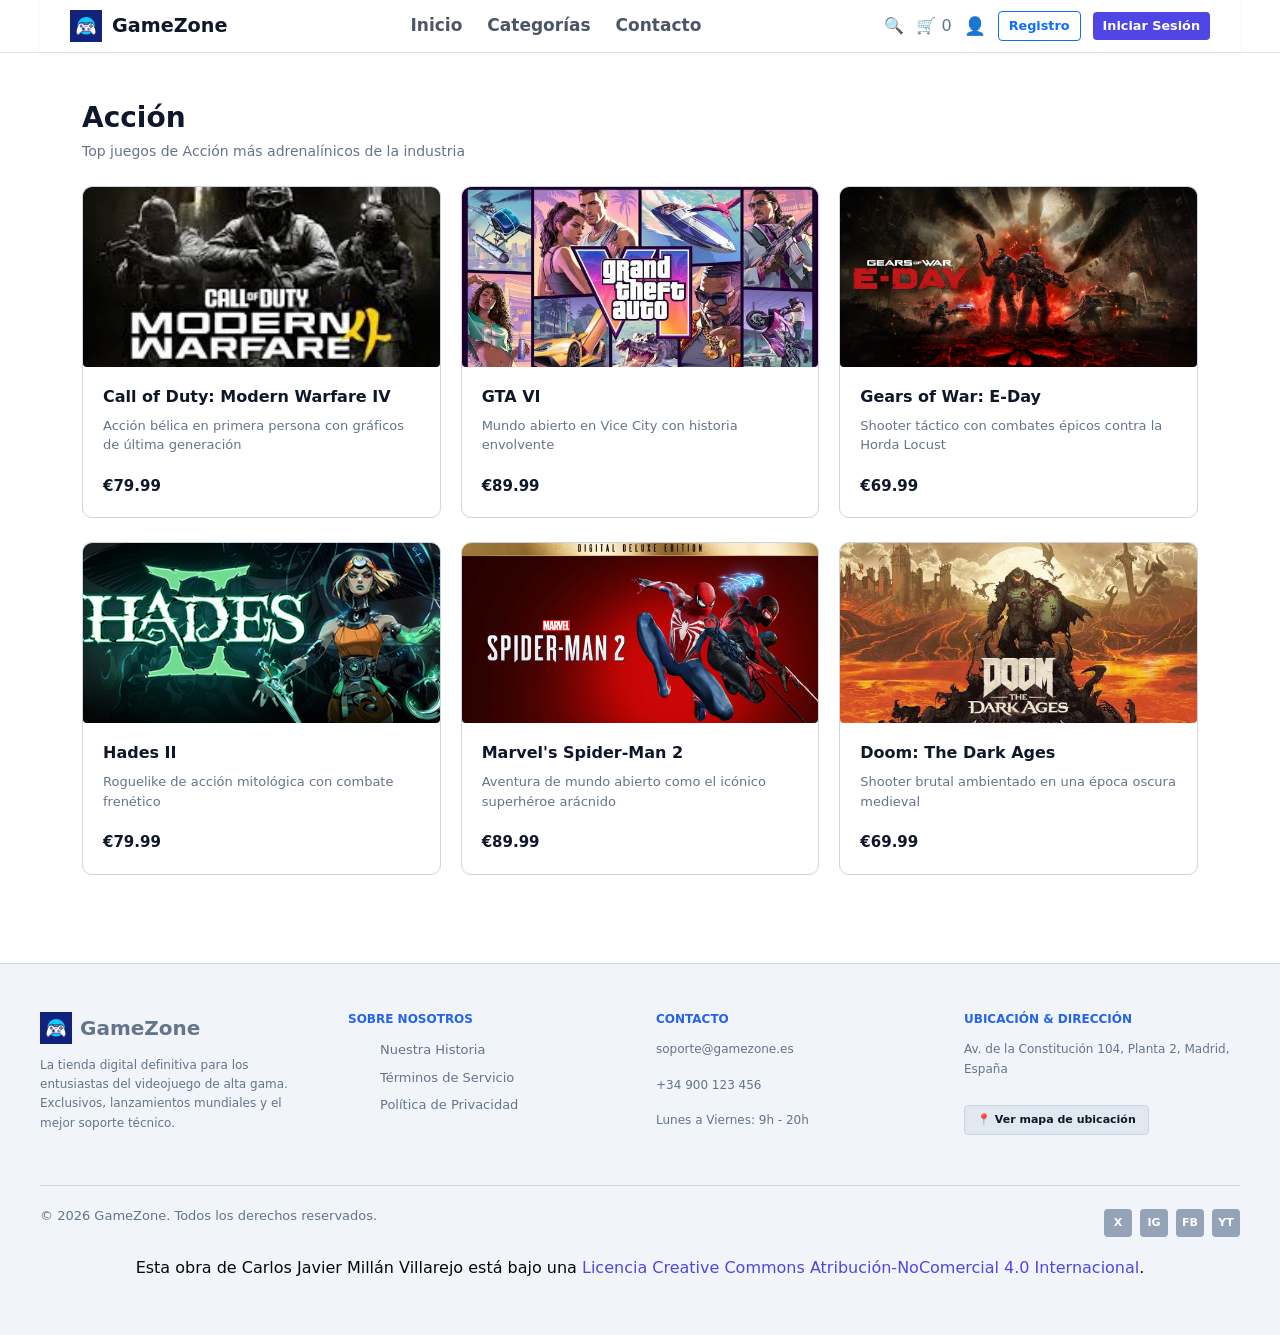
==== accion.html @ 26886b24 "Add files via upload" ====
<!DOCTYPE html>
<html lang="es">
<head>
    <meta charset="UTF-8">
    <meta name="viewport" content="width=device-width, initial-scale=1.0">
    <title>GameZone - Acción</title>
    <link rel="stylesheet" href="styles.css">
    <link href="https://cdn.jsdelivr.net/npm/bootstrap@5.3.0/dist/css/bootstrap.min.css" rel="stylesheet">
    <link rel="icon" type="image/x-icon" href="favicon_io/android-chrome-512x512.png">
</head>
<body>

    <header>
        <nav class="navbar" style="display: flex; justify-content: space-between; align-items: center; padding: 10px 30px; background: #fff; box-shadow: 0 2px 4px rgba(0,0,0,0.05);">
            
            <!-- LOGO A LA IZQUIERDA -->
            <a href="index.html" class="logo" style="text-decoration: none; color: inherit; display: flex; align-items: center; gap: 10px;">
                <img src="favicon_io/android-chrome-512x512.png" alt="Logo GameZone" style="width: 32px; height: 32px; object-fit: contain;">
                <span class="logo-text" style="color: #0f172a; font-weight: bold; font-size: 1.2rem;">GameZone</span>
            </a>

            <!-- ENLACES DE NAVEGACIÓN EN EL CENTRO -->
            <ul class="nav-links" style="list-style: none; display: flex; gap: 25px; margin: 0; padding: 0;">
                <li><a href="index.html" style="text-decoration: none; color: #4a5568; font-weight: 600;">Inicio</a></li>
                <li><a href="categorias.html" style="text-decoration: none; color: #4a5568;">Categorías</a></li>
                <li><a href="contacto.html" style="text-decoration: none; color: #4a5568;">Contacto</a></li>
            </ul>

            <!-- ICONOS Y BOTONES A LA DERECHA -->
            <div class="nav-icons" style="display: flex; align-items: center; gap: 12px;">
                <span style="cursor: pointer;">🔍</span>
                <span style="cursor: pointer;">🛒 0</span>
                <a href="perfil.html" style="text-decoration:none; color:inherit; font-size: 1.1rem;"><span>👤</span></a>
                <a href="registro.html" class="btn btn-outline-primary btn-sm fw-bold" style="padding: 4px 10px; font-size: 0.8rem;">Registro</a>
                <a href="login.html" class="btn btn-sm fw-bold" style="background-color: #4f46e5; color: white; border: none; padding: 4px 10px; font-size: 0.8rem;">Iniciar Sesión</a>
            </div>

        </nav>
    </header>

    <main class="container my-5">
        <h1 class="section-title" style="font-size: 28px; color: var(--text-dark);">Acción</h1>
        <p class="section-subtitle mb-4">Top juegos de Acción más adrenalínicos de la industria</p>

        <!-- PRIMERA FILA DE TARJETAS -->
        <div class="grid-tarjetas" style="margin-bottom: 24px;">
            
            <a href="fifa27.html">
                <article class="tarjeta">
                    <img src="./img/images (5).jpg" alt="Call of Duty">
                    <div class="tarjeta-body">
                        <h3>Call of Duty: Modern Warfare IV</h3>
                        <p>Acción bélica en primera persona con gráficos de última generación</p>
                        <span class="tarjeta-precio">€79.99</span>
                    </div>
                </article>
            </a>

            <a href="fifa27.html">
                <article class="tarjeta">
                    <img src="./img/images (6).jpg" alt="GTA VI">
                    <div class="tarjeta-body">
                        <h3>GTA VI</h3>
                        <p>Mundo abierto en Vice City con historia envolvente</p>
                        <span class="tarjeta-precio">€89.99</span>
                    </div>
                </article>
            </a>

            <a href="fifa27.html">
                <article class="tarjeta">
                    <img src="./img/00_GoW_EDAY_CoverArt-6a21e88aa9817-scaled.png" alt="Gears of War">
                    <div class="tarjeta-body">
                        <h3>Gears of War: E-Day</h3>
                        <p>Shooter táctico con combates épicos contra la Horda Locust</p>
                        <span class="tarjeta-precio">€69.99</span>
                    </div>
                </article>
            </a>

        </div>

        <!-- SEGUNDA FILA DE TARJETAS -->
        <div class="grid-tarjetas" style="margin-bottom: 40px;">
            
            <a href="fifa27.html">
                <article class="tarjeta">
                    <img src="./img/header.jpg" alt="Hades II">
                    <div class="tarjeta-body">
                        <h3>Hades II</h3>
                        <p>Roguelike de acción mitológica con combate frenético</p>
                        <span class="tarjeta-precio">€79.99</span>
                    </div>
                </article>
            </a>

            <a href="fifa27.html">
                <article class="tarjeta">
                    <img src="./img/capsule_616x353.jpg" alt="Spider-Man 2">
                    <div class="tarjeta-body">
                        <h3>Marvel's Spider-Man 2</h3>
                        <p>Aventura de mundo abierto como el icónico superhéroe arácnido</p>
                        <span class="tarjeta-precio">€89.99</span>
                    </div>
                </article>
            </a>

            <a href="fifa27.html">
                <article class="tarjeta">
                    <img src="./img/images (7).jpg" alt="Doom">
                    <div class="tarjeta-body"> 
                        <h3>Doom: The Dark Ages</h3>
                        <p>Shooter brutal ambientado en una época oscura medieval</p>
                        <span class="tarjeta-precio">€69.99</span>
                    </div>
                </article>
            </a>

        </div>
    </main>

    <footer>
        <div class="footer-contenido">
            <div class="footer-col">
                <a href="index.html" class="logo" style="margin-bottom: 12px; display: flex; align-items: center; gap: 8px; text-decoration: none; color: inherit;">
                    <img src="favicon_io/android-chrome-512x512.png" alt="Logo GameZone" style="width: 32px; height: 32px; object-fit: contain;">
                    <span class="logo-text">GameZone</span>
                </a>
                <p>La tienda digital definitiva para los entusiastas del videojuego de alta gama. Exclusivos, lanzamientos mundiales y el mejor soporte técnico.</p>
            </div>
            <div class="footer-col">
                <h4>Sobre Nosotros</h4>
                <ul>
                    <li><a href="#">Nuestra Historia</a></li>
                    <li><a href="#">Términos de Servicio</a></li>
                    <li><a href="#">Política de Privacidad</a></li>
                </ul>
            </div>
            <div class="footer-col">
                <h4>Contacto</h4>
                <p>soporte@gamezone.es</p>
                <p>+34 900 123 456</p>
                <p>Lunes a Viernes: 9h - 20h</p>
            </div>
            <div class="footer-col">
                <h4>Ubicación & Dirección</h4>
                <p>Av. de la Constitución 104, Planta 2, Madrid, España</p>
                <a href="#" class="btn-mapa">📍 Ver mapa de ubicación</a>
            </div>
        </div>
        <div class="footer-copy">
            <p>© 2026 GameZone. Todos los derechos reservados.</p>
            <div class="social-links">
                <a href="#" class="social-btn">X</a>
                <a href="#" class="social-btn">IG</a>
                <a href="#" class="social-btn">FB</a>
                <a href="#" class="social-btn">YT</a>
            </div>
        </div>
        <div style="text-align: center; padding: 15px; font-size: 1rem; color: #070707;">
            <p>Esta obra de Carlos Javier Millán Villarejo está bajo una <a rel="license" href="http://creativecommons.org/licenses/by-nc/4.0/" target="_blank" style="color: #4f46e5; text-decoration: none;">Licencia Creative Commons Atribución-NoComercial 4.0 Internacional</a>.</p>
        </div>
    </footer>

</body>
</html>
---- styles.css ----
@import url('https://fonts.googleapis.com/css2?family=Montserrat:wght@400;500;600;700;800&display=swap');

:root {
    --primary-blue: #2563eb;
    --primary-blue-hover: #1d4ed8;
    --text-dark: #0f172a;
    --text-muted: #64748b;
    --bg-light: #f8fafc;
    --card-border: #cbd5e1;
    --btn-black: #1e1e1e;
    --btn-black-hover: #333333;
    --footer-bg: #f1f5f9;
}

* {
    margin: 0;
    padding: 0;
    box-sizing: border-box;
}

body {
    font-family: 'Montserrat', sans-serif;
    background-color: #ffffff;
    color: var(--text-dark);
    display: flex;
    flex-direction: column;
    min-height: 100vh;
    line-height: 1.5;
}

main {
    flex: 1;
}


header {
    background-color: #ffffff;
    border-bottom: 1px solid #e2e8f0;
    position: sticky;
    top: 0;
    z-index: 100;
}

.navbar {
    max-width: 1200px;
    margin: 0 auto;
    padding: 16px 30px;
    display: flex;
    justify-content: space-between;
    align-items: center;
}

.logo {
    font-weight: 800;
    font-size: 20px;
    color: var(--text-dark);
    text-decoration: none;
    display: flex;
    align-items: center;
    gap: 10px;
}

.logo-icon {
    background-color: var(--primary-blue);
    color: #ffffff;
    padding: 4px 8px;
    border-radius: 6px;
    font-size: 14px;
}

.nav-links {
    display: flex;
    list-style: none;
    gap: 32px;
}

.nav-links a {
    text-decoration: none;
    color: #334155;
    font-weight: 600;
    font-size: 17px;
    transition: color 0.2s ease;
}

.nav-links a.active, 
.nav-links a:hover {
    color: var(--primary-blue);
}

.nav-icons {
    display: flex;
    align-items: center;
    gap: 18px;
    color: var(--text-muted);
    font-size: 16px;
}

.nav-icons span {
    cursor: pointer;
    transition: color 0.2s;
}

.nav-icons span:hover {
    color: var(--primary-blue);
}


.hero {
    background:  
                url('./img/cyberpunk-2077-phantom-liberty-pc-gog-com-cover.jpg') center/cover no-repeat;
    color: #ffffff;
    padding: 90px 30px;
    background-position: center 25%; 
    background-size: cover;
    background-repeat: no-repeat;
}

.hero-content {
    max-width: 1200px;
    margin: 0 auto;
}

.hero h1 {
    font-size: 40px;
    font-weight: 800;
    margin-bottom: 16px;
    line-height: 1.1;
    max-width: 600px;
    font-weight: bold;
    color: rgb(253, 253, 253);
}

.hero p {
    max-width: 520px;
    color: #000000;
    font-size: 14px;
    margin-bottom: 28px;
    line-height: 1.6;
    font-weight: bold;
    color: rgb(2, 2, 2);
    
}

.btn-black {
    display: inline-block;
    background-color: var(--btn-black);
    color: #ffffff;
    padding: 12px 28px;
    text-decoration: none;
    border-radius: 6px;
    font-weight: 700;
    font-size: 14px;
    border: none;
    cursor: pointer;
    transition: background-color 0.2s ease, transform 0.1s ease;
}

.btn-black:hover {
    background-color: var(--btn-black-hover);
    transform: translateY(-2px);
}


.container {
    max-width: 1200px;
    margin: 40px auto;
    padding: 0 30px;
    object-position: center 10%;
}

.section-title {
    font-size: 24px;
    font-weight: 800;
    color: var(--primary-blue);
    margin-bottom: 6px;
}

.section-subtitle {
    color: var(--text-muted);
    font-size: 14px;
    margin-bottom: 28px;
}

.grid-tarjetas {
    display: flex;
    gap: 24px;
    justify-content: space-between;
    object-position: center 10%;
}

.tarjeta {
    background: #ffffff;
    border: 1px solid var(--card-border);
    border-radius: 10px;
    width: 32%;
    overflow: hidden;
    display: flex;
    flex-direction: column;
    transition: transform 0.2s ease, box-shadow 0.2s ease;
    object-position: center 10%;
}

.tarjeta:hover {
    transform: translateY(-4px);
    box-shadow: 0 10px 20px rgba(0, 0, 0, 0.06);
}

.tarjeta img {
    width: 100%;
    height: 180px; 
    object-fit: cover;
    object-position: center 14%; 
    border-radius: 4px;
}

.tarjeta-body {
    padding: 20px;
    display: flex;
    flex-direction: column;
    flex-grow: 1;
}

.tarjeta-body h3 {
    font-size: 16px;
    font-weight: 700;
    margin-bottom: 10px;
    color: var(--text-dark);
}

.tarjeta-body p {
    color: var(--text-muted);
    font-size: 13px;
    margin-bottom: 20px;
    line-height: 1.5;
    flex-grow: 1;
}

.tarjeta-precio {
    font-weight: 800;
    font-size: 15px;
    color: var(--text-dark);
}


.grid-noticias {
    display: flex;
    gap: 24px;
    margin-top: 20px;
    margin-bottom: 40px;
}

.noticia-card {
    background: #ffffff;
    border: 1px solid var(--card-border);
    border-radius: 10px;
    padding: 24px;
    width: 50%;
    transition: border-color 0.2s ease;
}

.noticia-card:hover {
    border-color: var(--primary-blue);
}

.noticia-fecha {
    font-size: 11px;
    font-weight: 800;
    color: var(--text-muted);
    margin-bottom: 10px;
    letter-spacing: 0.5px;
}

.noticia-card h4 {
    font-size: 15px;
    font-weight: 700;
    color: var(--text-dark);
    line-height: 1.4;
}


.grid-categorias {
    display: flex;
    flex-wrap: wrap;
    gap: 24px;
}

.categoria-item {
    position: relative;
    width: calc(50% - 12px);
    height: 220px;
    border-radius: 10px;
    overflow: hidden;
    border: 1px solid var(--card-border);
}

.categoria-item img {
    width: 100%;
    height: 100%;
    object-fit: cover;
    transition: transform 0.3s ease;
    object-position: center 30%; 
}

.categoria-item:hover img {
    transform: scale(1.05);
}

.categoria-overlay {
    position: absolute;
    inset: 0;
    background: linear-gradient(to top, rgba(0, 0, 0, 0.75) 0%, rgba(0, 0, 0, 0.1) 60%);
    display: flex;
    align-items: flex-end;
    padding: 24px;
}

.categoria-overlay h3 {
    color: #ffffff;
    font-size: 22px;
    font-weight: 800;
}


.contact-wrapper {
    background-color: var(--bg-light);
    padding: 40px 0;
    flex: 1;
}

.caja-formulario {
    background: #ffffff;
    border: 1px solid var(--card-border);
    border-radius: 10px;
    padding: 36px;
    max-width: 800px;
    margin: 0 auto;
    box-shadow: 0 4px 12px rgba(0, 0, 0, 0.03);
}

.caja-formulario h3 {
    font-size: 18px;
    font-weight: 800;
    margin-bottom: 24px;
}

.form-group {
    margin-bottom: 20px;
}

.form-group label {
    display: block;
    font-size: 12px;
    font-weight: 700;
    margin-bottom: 8px;
    color: var(--text-dark);
}

.form-group input, 
.form-group textarea {
    width: 100%;
    padding: 12px 14px;
    border: 1px solid var(--card-border);
    border-radius: 6px;
    font-family: inherit;
    font-size: 14px;
    outline: none;
    transition: border-color 0.2s;
}

.form-group input:focus, 
.form-group textarea:focus {
    border-color: var(--primary-blue);
}


.caja-perfil {
    background: #ffffff;
    border: 1px solid var(--card-border);
    border-radius: 10px;
    padding: 36px;
    max-width: 900px;
}

.profile-field-label {
    font-size: 11px;
    font-weight: 800;
    color: var(--text-muted);
    text-transform: uppercase;
    margin-bottom: 4px;
}

.profile-field-value {
    font-size: 14px;
    font-weight: 700;
    color: var(--text-dark);
}

.grid-perfil {
    display: flex;
    flex-wrap: wrap;
    gap: 32px;
    margin-top: 24px;
    margin-bottom: 32px;
}

.perfil-col {
    width: 45%;
}


footer {
    background-color: var(--footer-bg);
    border-top: 1px solid var(--card-border);
    padding: 48px 30px 24px 30px;
    font-size: 13px;
    color: var(--text-muted);
    margin-top: auto;
}

.footer-contenido {
    max-width: 1200px;
    margin: 0 auto;
    display: flex;
    justify-content: space-between;
    gap: 32px;
    margin-bottom: 36px;
}

.footer-col {
    flex: 1;
}

.footer-col p {
    font-size: 12px;
    line-height: 1.6;
    margin-top: 8px;
}

.footer-col h4 {
    color: var(--primary-blue);
    font-size: 12px;
    font-weight: 800;
    text-transform: uppercase;
    margin-bottom: 14px;
}

.footer-col ul {
    list-style: none;
}

.footer-col ul li {
    margin-bottom: 8px;
}

.footer-col ul li a {
    text-decoration: none;
    color: var(--text-muted);
    transition: color 0.2s;
}

.footer-col ul li a:hover {
    color: var(--primary-blue);
}

.btn-mapa {
    display: inline-block;
    background-color: #e2e8f0;
    color: var(--text-dark);
    padding: 6px 12px;
    border-radius: 4px;
    text-decoration: none;
    font-size: 11px;
    font-weight: 700;
    margin-top: 10px;
    border: 1px solid #cbd5e1;
}

.footer-copy {
    max-width: 1200px;
    margin: 0 auto;
    padding-top: 20px;
    border-top: 1px solid var(--card-border);
    display: flex;
    justify-content: space-between;
    align-items: center;
}

.social-links {
    display: flex;
    gap: 8px;
}

.social-btn {
    width: 28px;
    height: 28px;
    background-color: #94a3b8;
    color: #ffffff;
    border-radius: 4px;
    display: flex;
    align-items: center;
    justify-content: center;
    text-decoration: none;
    font-size: 11px;
    font-weight: 700;
    transition: background-color 0.2s;
}

.social-btn:hover {
    background-color: var(--primary-blue);
}

.tarjeta-link {
    text-decoration: none;
    color: inherit;
    display: block;
    height: 100%;
}

.grid-tarjetas {
    display: grid;
    grid-template-columns: repeat(3, 1fr);
    gap: 20px;
}

.grid-tarjetas > a {
    text-decoration: none;
    color: inherit;
    display: block;
    width: 100%;
}

.grid-tarjetas > a .tarjeta {
    width: 100%;
    height: 100%;
}

/* Opcional: un pequeño efecto visual al pasar el ratón por encima de la tarjeta */
.grid-tarjetas > a:hover .tarjeta {
    transform: translateY(-4px);
    box-shadow: 0 10px 20px rgba(0,0,0,0.1);
}
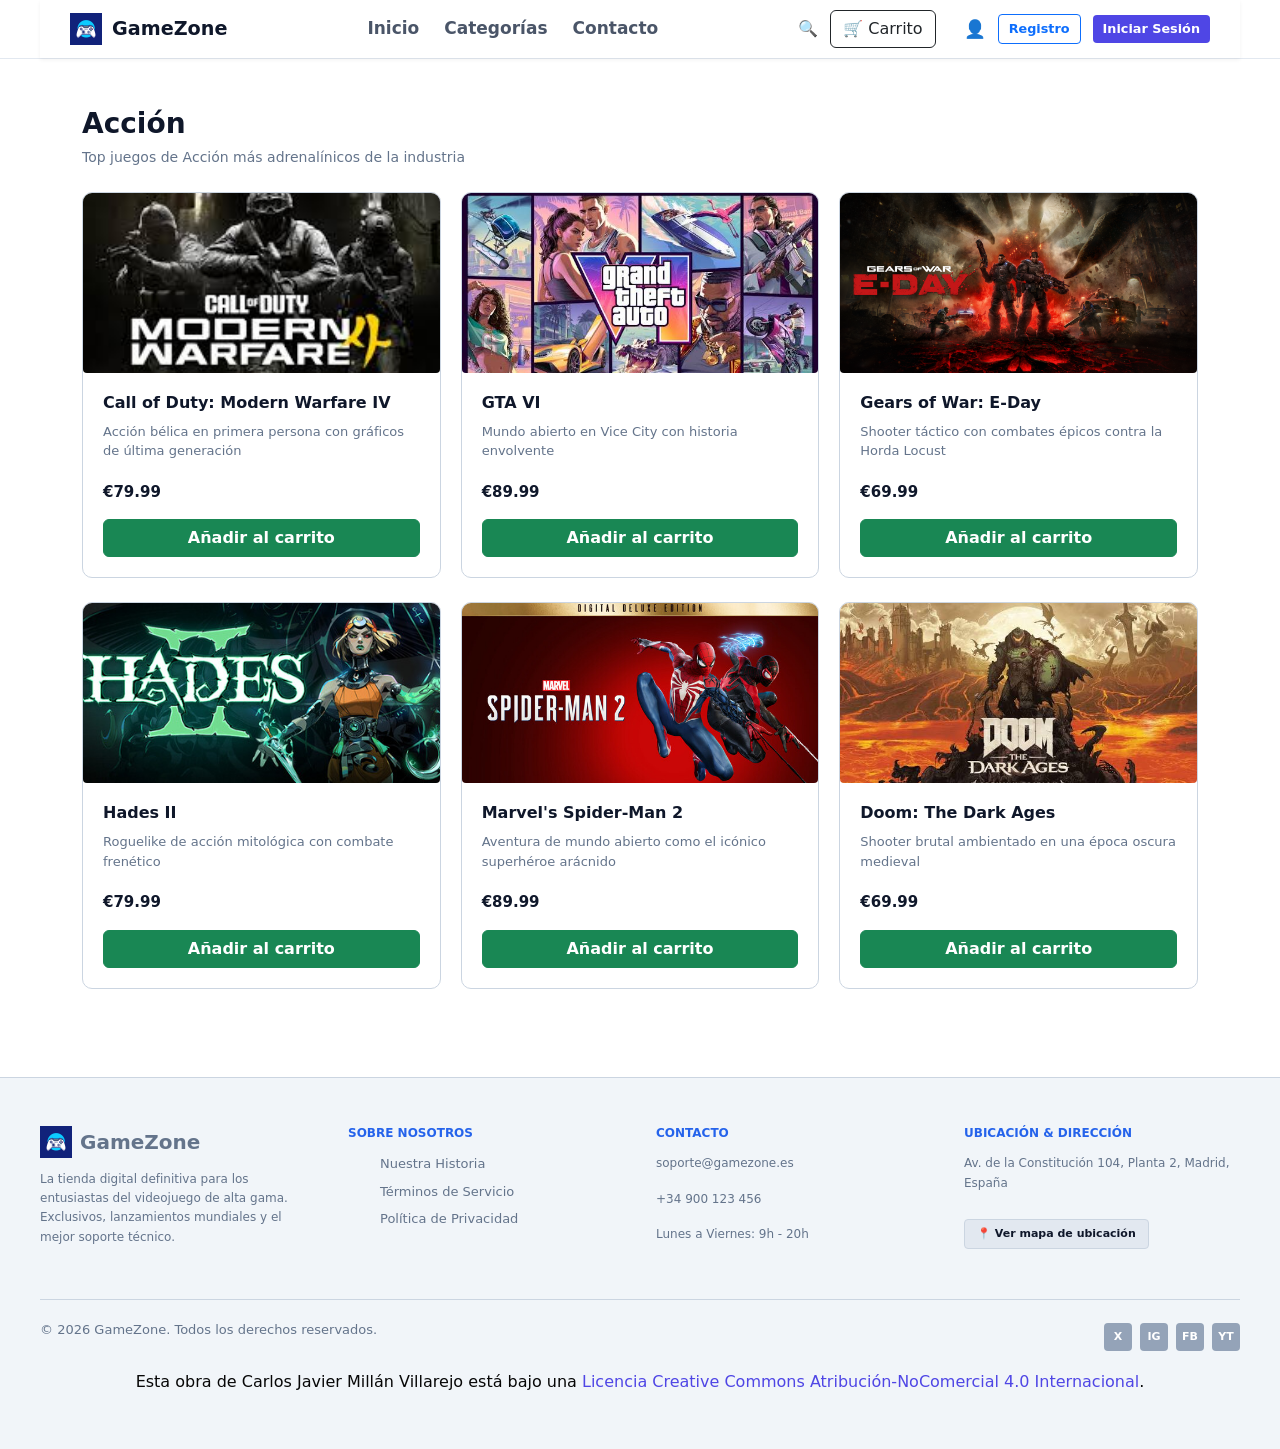
==== commit a42bcba9: "Add files via upload" ====
--- a/accion.html
+++ b/accion.html
@@ -29,7 +29,10 @@
             <!-- ICONOS Y BOTONES A LA DERECHA -->
             <div class="nav-icons" style="display: flex; align-items: center; gap: 12px;">
                 <span style="cursor: pointer;">🔍</span>
-                <span style="cursor: pointer;">🛒 0</span>
+                <button class="btn btn-outline-dark position-relative me-3" id="btn-carrito" data-bs-toggle="modal" data-bs-target="#modalCarrito">
+                    🛒 Carrito
+                    <span class="position-absolute top-0 start-100 translate-middle badge rounded-pill bg-danger" id="contador-carrito" style="display: none; border: 2px solid white; font-size: 0.75rem;">0</span>
+                </button>
                 <a href="perfil.html" style="text-decoration:none; color:inherit; font-size: 1.1rem;"><span>👤</span></a>
                 <a href="registro.html" class="btn btn-outline-primary btn-sm fw-bold" style="padding: 4px 10px; font-size: 0.8rem;">Registro</a>
                 <a href="login.html" class="btn btn-sm fw-bold" style="background-color: #4f46e5; color: white; border: none; padding: 4px 10px; font-size: 0.8rem;">Iniciar Sesión</a>
@@ -45,35 +48,38 @@
         <!-- PRIMERA FILA DE TARJETAS -->
         <div class="grid-tarjetas" style="margin-bottom: 24px;">
             
-            <a href="fifa27.html">
+            <a href="fifa27.html" style="text-decoration: none; color: inherit;">
                 <article class="tarjeta">
                     <img src="./img/images (5).jpg" alt="Call of Duty">
                     <div class="tarjeta-body">
                         <h3>Call of Duty: Modern Warfare IV</h3>
                         <p>Acción bélica en primera persona con gráficos de última generación</p>
-                        <span class="tarjeta-precio">€79.99</span>
-                    </div>
-                </article>
-            </a>
-
-            <a href="fifa27.html">
+                        <span class="tarjeta-precio d-block mb-3">€79.99</span>
+                        <button class="btn btn-success w-100 fw-bold" onclick="event.preventDefault(); agregarAlCarrito('Call of Duty: Modern Warfare IV', 79.99);">Añadir al carrito</button>
+                    </div>
+                </article>
+            </a>
+
+            <a href="fifa27.html" style="text-decoration: none; color: inherit;">
                 <article class="tarjeta">
                     <img src="./img/images (6).jpg" alt="GTA VI">
                     <div class="tarjeta-body">
                         <h3>GTA VI</h3>
                         <p>Mundo abierto en Vice City con historia envolvente</p>
-                        <span class="tarjeta-precio">€89.99</span>
-                    </div>
-                </article>
-            </a>
-
-            <a href="fifa27.html">
+                        <span class="tarjeta-precio d-block mb-3">€89.99</span>
+                        <button class="btn btn-success w-100 fw-bold" onclick="event.preventDefault(); agregarAlCarrito('GTA VI', 89.99);">Añadir al carrito</button>
+                    </div>
+                </article>
+            </a>
+
+            <a href="fifa27.html" style="text-decoration: none; color: inherit;">
                 <article class="tarjeta">
                     <img src="./img/00_GoW_EDAY_CoverArt-6a21e88aa9817-scaled.png" alt="Gears of War">
                     <div class="tarjeta-body">
                         <h3>Gears of War: E-Day</h3>
                         <p>Shooter táctico con combates épicos contra la Horda Locust</p>
-                        <span class="tarjeta-precio">€69.99</span>
+                        <span class="tarjeta-precio d-block mb-3">€69.99</span>
+                        <button class="btn btn-success w-100 fw-bold" onclick="event.preventDefault(); agregarAlCarrito('Gears of War: E-Day', 69.99);">Añadir al carrito</button>
                     </div>
                 </article>
             </a>
@@ -83,35 +89,38 @@
         <!-- SEGUNDA FILA DE TARJETAS -->
         <div class="grid-tarjetas" style="margin-bottom: 40px;">
             
-            <a href="fifa27.html">
+            <a href="fifa27.html" style="text-decoration: none; color: inherit;">
                 <article class="tarjeta">
                     <img src="./img/header.jpg" alt="Hades II">
                     <div class="tarjeta-body">
                         <h3>Hades II</h3>
                         <p>Roguelike de acción mitológica con combate frenético</p>
-                        <span class="tarjeta-precio">€79.99</span>
-                    </div>
-                </article>
-            </a>
-
-            <a href="fifa27.html">
+                        <span class="tarjeta-precio d-block mb-3">€79.99</span>
+                        <button class="btn btn-success w-100 fw-bold" onclick="event.preventDefault(); agregarAlCarrito('Hades II', 79.99);">Añadir al carrito</button>
+                    </div>
+                </article>
+            </a>
+
+            <a href="fifa27.html" style="text-decoration: none; color: inherit;">
                 <article class="tarjeta">
                     <img src="./img/capsule_616x353.jpg" alt="Spider-Man 2">
                     <div class="tarjeta-body">
                         <h3>Marvel's Spider-Man 2</h3>
                         <p>Aventura de mundo abierto como el icónico superhéroe arácnido</p>
-                        <span class="tarjeta-precio">€89.99</span>
-                    </div>
-                </article>
-            </a>
-
-            <a href="fifa27.html">
+                        <span class="tarjeta-precio d-block mb-3">€89.99</span>
+                        <button class="btn btn-success w-100 fw-bold" onclick="event.preventDefault(); agregarAlCarrito('Marvel\'s Spider-Man 2', 89.99);">Añadir al carrito</button>
+                    </div>
+                </article>
+            </a>
+
+            <a href="fifa27.html" style="text-decoration: none; color: inherit;">
                 <article class="tarjeta">
                     <img src="./img/images (7).jpg" alt="Doom">
                     <div class="tarjeta-body"> 
                         <h3>Doom: The Dark Ages</h3>
                         <p>Shooter brutal ambientado en una época oscura medieval</p>
-                        <span class="tarjeta-precio">€69.99</span>
+                        <span class="tarjeta-precio d-block mb-3">€69.99</span>
+                        <button class="btn btn-success w-100 fw-bold" onclick="event.preventDefault(); agregarAlCarrito('Doom: The Dark Ages', 69.99);">Añadir al carrito</button>
                     </div>
                 </article>
             </a>
@@ -162,5 +171,116 @@
         </div>
     </footer>
 
+    <!-- Modal del Carrito -->
+    <div class="modal fade" id="modalCarrito" tabindex="-1" aria-labelledby="modalCarritoLabel" aria-hidden="true">
+        <div class="modal-dialog">
+            <div class="modal-content">
+                <div class="modal-header">
+                    <h5 class="modal-title" id="modalCarritoLabel">Tu Carrito de Compras</h5>
+                    <button type="button" class="btn-close" data-bs-dismiss="modal" aria-label="Close"></button>
+                </div>
+                <div class="modal-body">
+                    <ul id="lista-carrito" class="list-group mb-3">
+                        <!-- Los productos se añadirán aquí dinámicamente -->
+                    </ul>
+                    <div class="d-flex justify-content-between align-items-center">
+                        <strong>Total:</strong>
+                        <span id="total-carrito" class="fs-5 fw-bold text-primary">€0.00</span>
+                    </div>
+                </div>
+                <div class="modal-footer">
+                    <button type="button" class="btn btn-secondary" data-bs-dismiss="modal">Seguir Comprando</button>
+                    <button type="button" class="btn btn-primary" id="btn-finalizar-compra" data-bs-toggle="modal" data-bs-target="#modalConfirmacion" disabled>Finalizar Compra</button>
+                </div>
+            </div>
+        </div>
+    </div>
+
+    <!-- Modal de Confirmación de Compra -->
+    <div class="modal fade" id="modalConfirmacion" tabindex="-1" aria-labelledby="modalConfirmacionLabel" aria-hidden="true">
+        <div class="modal-dialog modal-dialog-centered">
+            <div class="modal-content">
+                <div class="modal-header bg-success text-white">
+                    <h5 class="modal-title" id="modalConfirmacionLabel">¡Compra Realizada!</h5>
+                    <button type="button" class="btn-close btn-close-white" data-bs-dismiss="modal" aria-label="Close"></button>
+                </div>
+                <div class="modal-body text-center">
+                    <p class="fs-5 mt-3">✅ Tu compra se ha procesado con éxito.</p>
+                    <p class="text-muted">Recibirás un correo de confirmación con la clave del juego en breve.</p>
+                </div>
+                <div class="modal-footer">
+                    <button type="button" class="btn btn-success" data-bs-dismiss="modal">Cerrar</button>
+                </div>
+            </div>
+        </div>
+    </div>
+
+    <script src="https://cdn.jsdelivr.net/npm/bootstrap@5.3.0/dist/js/bootstrap.bundle.min.js"></script>
+
+   <script>
+    // 1. Cargar el carrito desde la memoria del navegador (si no hay nada, crea uno vacío)
+    let carrito = JSON.parse(localStorage.getItem('carritoGameZone')) || [];
+
+    function agregarAlCarrito(nombre, precio) {
+        carrito.push({ nombre, precio });
+        actualizarCarrito();
+    }
+
+    function actualizarCarrito() {
+        const listaCarrito = document.getElementById('lista-carrito');
+        const contadorCarrito = document.getElementById('contador-carrito');
+        const totalCarrito = document.getElementById('total-carrito');
+        const btnFinalizar = document.getElementById('btn-finalizar-compra');
+        
+        listaCarrito.innerHTML = '';
+        let total = 0;
+
+        carrito.forEach((producto, index) => {
+            const li = document.createElement('li');
+            li.className = 'list-group-item d-flex justify-content-between align-items-center lh-sm';
+            li.innerHTML = `
+                <div>
+                    <h6 class="my-0">${producto.nombre}</h6>
+                </div>
+                <div>
+                    <span class="text-muted me-3">€${producto.precio.toFixed(2)}</span>
+                    <button class="btn btn-sm btn-outline-danger" style="border:none;" onclick="eliminarDelCarrito(${index})">🗑️</button>
+                </div>
+            `;
+            listaCarrito.appendChild(li);
+            total += producto.precio;
+        });
+
+        if (carrito.length > 0) {
+            contadorCarrito.style.display = 'inline-block';
+            contadorCarrito.innerText = carrito.length;
+            btnFinalizar.disabled = false;
+        } else {
+            contadorCarrito.style.display = 'none';
+            btnFinalizar.disabled = true;
+        }
+        
+        totalCarrito.innerText = `€${total.toFixed(2)}`;
+
+        // 2. Guardar el carrito actualizado en la memoria del navegador
+        localStorage.setItem('carritoGameZone', JSON.stringify(carrito));
+    }
+
+    function eliminarDelCarrito(index) {
+        carrito.splice(index, 1);
+        actualizarCarrito();
+    }
+
+    document.getElementById('btn-finalizar-compra').addEventListener('click', () => {
+        if(carrito.length > 0) {
+            carrito = [];
+            actualizarCarrito();
+        }
+    });
+
+    // 3. Ejecutar la función nada más cargar la página para mostrar lo que ya estaba guardado
+    actualizarCarrito();
+</script>
+
 </body>
 </html>
--- a/styles.css
+++ b/styles.css
@@ -19,6 +19,16 @@
     box-sizing: border-box;
 }
 
+/* Evitar desbordamiento horizontal y espacios blancos a la derecha */
+html, body {
+    max-width: 100%;
+    overflow-x: hidden;
+}
+
+* {
+    box-sizing: border-box;
+}
+
 body {
     font-family: 'Montserrat', sans-serif;
     background-color: #ffffff;
@@ -539,4 +549,82 @@
 .grid-tarjetas > a:hover .tarjeta {
     transform: translateY(-4px);
     box-shadow: 0 10px 20px rgba(0,0,0,0.1);
+}
+
+
+
+
+@media (max-width: 768px) {
+  
+    .navbar {
+        flex-direction: column;
+        gap: 15px;
+        padding: 15px !important;
+    }
+    
+    .nav-links {
+        list-style: none;
+        display: flex;
+        flex-wrap: wrap;
+        justify-content: center;
+        gap: 15px;
+        margin: 0;
+        padding: 0;
+    }
+
+    .nav-icons {
+        display: flex;
+        flex-wrap: wrap;
+        justify-content: center;
+        align-items: center;
+        gap: 12px;
+        width: 100%;
+    }
+
+    .nav-icons .btn {
+        width: 100%;
+        text-align: center;
+        margin-top: 5px;
+    }
+
+    .hero {
+        padding: 40px 10px;
+        background-position: center;
+    }
+    
+    .hero-content {
+        text-align: center;
+        background-color: rgba(0, 0, 0, 0.75);
+        padding: 25px 15px;
+        border-radius: 12px;
+        width: 92%; 
+        margin: 0 auto;
+    }
+    
+    .hero-content h1, 
+    .hero-content p {
+        color: #ffffff !important;
+    }
+
+    .grid-tarjetas {
+        grid-template-columns: 1fr !important;
+        gap: 20px;
+    }
+
+    .footer-contenido {
+        display: flex;
+        flex-direction: column;
+        gap: 30px;
+        padding: 20px 15px;
+    }
+    
+    .footer-col {
+        width: 100%;
+        text-align: center;
+    }
+    
+    .social-links {
+        justify-content: center;
+        margin-top: 15px;
+    }
 }
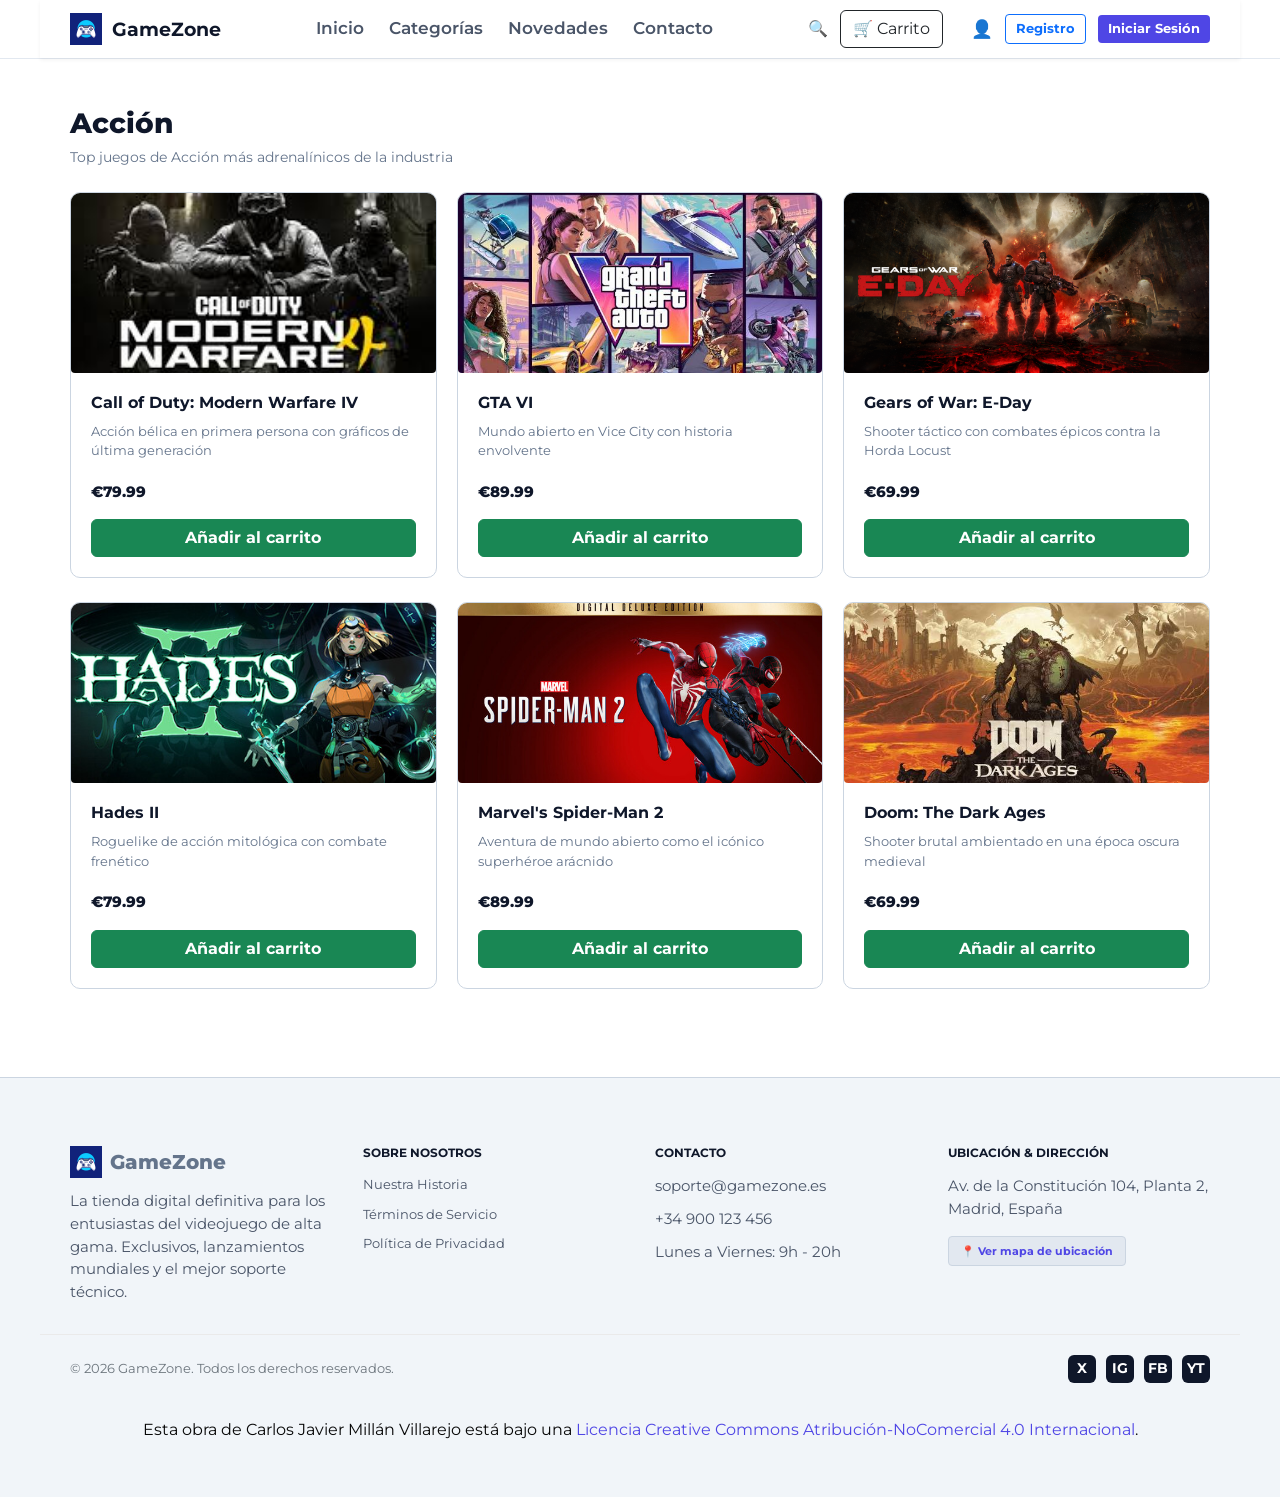
==== commit 348fe060: "Add files via upload" ====
--- a/accion.html
+++ b/accion.html
@@ -4,8 +4,7 @@
     <meta charset="UTF-8">
     <meta name="viewport" content="width=device-width, initial-scale=1.0">
     <title>GameZone - Acción</title>
-    <link rel="stylesheet" href="styles.css">
-    <link href="https://cdn.jsdelivr.net/npm/bootstrap@5.3.0/dist/css/bootstrap.min.css" rel="stylesheet">
+    <link rel="stylesheet" href="scss/styles.css">
     <link rel="icon" type="image/x-icon" href="favicon_io/android-chrome-512x512.png">
 </head>
 <body>
@@ -23,6 +22,7 @@
             <ul class="nav-links" style="list-style: none; display: flex; gap: 25px; margin: 0; padding: 0;">
                 <li><a href="index.html" style="text-decoration: none; color: #4a5568; font-weight: 600;">Inicio</a></li>
                 <li><a href="categorias.html" style="text-decoration: none; color: #4a5568;">Categorías</a></li>
+                <li><a href="novedades.html" style="text-decoration: none; color: #4a5568;">Novedades</a></li>
                 <li><a href="contacto.html" style="text-decoration: none; color: #4a5568;">Contacto</a></li>
             </ul>
 
@@ -171,53 +171,54 @@
         </div>
     </footer>
 
-    <!-- Modal del Carrito -->
-    <div class="modal fade" id="modalCarrito" tabindex="-1" aria-labelledby="modalCarritoLabel" aria-hidden="true">
-        <div class="modal-dialog">
-            <div class="modal-content">
-                <div class="modal-header">
-                    <h5 class="modal-title" id="modalCarritoLabel">Tu Carrito de Compras</h5>
-                    <button type="button" class="btn-close" data-bs-dismiss="modal" aria-label="Close"></button>
-                </div>
-                <div class="modal-body">
-                    <ul id="lista-carrito" class="list-group mb-3">
-                        <!-- Los productos se añadirán aquí dinámicamente -->
-                    </ul>
-                    <div class="d-flex justify-content-between align-items-center">
-                        <strong>Total:</strong>
-                        <span id="total-carrito" class="fs-5 fw-bold text-primary">€0.00</span>
-                    </div>
-                </div>
-                <div class="modal-footer">
-                    <button type="button" class="btn btn-secondary" data-bs-dismiss="modal">Seguir Comprando</button>
-                    <button type="button" class="btn btn-primary" id="btn-finalizar-compra" data-bs-toggle="modal" data-bs-target="#modalConfirmacion" disabled>Finalizar Compra</button>
-                </div>
-            </div>
-        </div>
+     <!-- Modal del Carrito -->
+<div class="modal fade" id="modalCarrito" tabindex="-1" aria-labelledby="modalCarritoLabel" aria-hidden="true">
+  <div class="modal-dialog">
+    <div class="modal-content">
+      <div class="modal-header">
+        <h5 class="modal-title" id="modalCarritoLabel">Tu Carrito de Compras</h5>
+        <button type="button" class="btn-close" data-bs-dismiss="modal" aria-label="Close"></button>
+      </div>
+      <div class="modal-body">
+        <ul id="lista-carrito" class="list-group mb-3">
+          <!-- Los productos se añadirán aquí dinámicamente -->
+        </ul>
+        <div class="d-flex justify-content-between align-items-center">
+            <strong>Total:</strong>
+            <span id="total-carrito" class="fs-5 fw-bold text-primary">€0.00</span>
+        </div>
+      </div>
+      <div class="modal-footer">
+        <button type="button" class="btn btn-secondary" data-bs-dismiss="modal">Seguir Comprando</button>
+        <!-- AQUÍ ESTÁ EL CAMBIO 1: Le hemos quitado los atributos de abrir el modal de confirmación -->
+        <button type="button" class="btn btn-primary" id="btn-finalizar-compra" disabled>Finalizar Compra</button>
+      </div>
     </div>
-
-    <!-- Modal de Confirmación de Compra -->
-    <div class="modal fade" id="modalConfirmacion" tabindex="-1" aria-labelledby="modalConfirmacionLabel" aria-hidden="true">
-        <div class="modal-dialog modal-dialog-centered">
-            <div class="modal-content">
-                <div class="modal-header bg-success text-white">
-                    <h5 class="modal-title" id="modalConfirmacionLabel">¡Compra Realizada!</h5>
-                    <button type="button" class="btn-close btn-close-white" data-bs-dismiss="modal" aria-label="Close"></button>
-                </div>
-                <div class="modal-body text-center">
-                    <p class="fs-5 mt-3">✅ Tu compra se ha procesado con éxito.</p>
-                    <p class="text-muted">Recibirás un correo de confirmación con la clave del juego en breve.</p>
-                </div>
-                <div class="modal-footer">
-                    <button type="button" class="btn btn-success" data-bs-dismiss="modal">Cerrar</button>
-                </div>
-            </div>
-        </div>
+  </div>
+</div>
+
+<!-- Modal de Confirmación de Compra (Se queda por si lo quieres usar en un futuro, aunque ya no salta aquí) -->
+<div class="modal fade" id="modalConfirmacion" tabindex="-1" aria-labelledby="modalConfirmacionLabel" aria-hidden="true">
+  <div class="modal-dialog modal-dialog-centered">
+    <div class="modal-content">
+      <div class="modal-header bg-success text-white">
+        <h5 class="modal-title" id="modalConfirmacionLabel">¡Compra Realizada!</h5>
+        <button type="button" class="btn-close btn-close-white" data-bs-dismiss="modal" aria-label="Close"></button>
+      </div>
+      <div class="modal-body text-center">
+        <p class="fs-5 mt-3">✅ Tu compra se ha procesado con éxito.</p>
+        <p class="text-muted">Recibirás un correo de confirmación con la clave del juego en breve.</p>
+      </div>
+      <div class="modal-footer">
+        <button type="button" class="btn btn-success" data-bs-dismiss="modal">Cerrar</button>
+      </div>
     </div>
-
-    <script src="https://cdn.jsdelivr.net/npm/bootstrap@5.3.0/dist/js/bootstrap.bundle.min.js"></script>
-
-   <script>
+  </div>
+</div>
+
+<script src="https://cdn.jsdelivr.net/npm/bootstrap@5.3.0/dist/js/bootstrap.bundle.min.js"></script>
+
+<script>
     // 1. Cargar el carrito desde la memoria del navegador (si no hay nada, crea uno vacío)
     let carrito = JSON.parse(localStorage.getItem('carritoGameZone')) || [];
 
@@ -271,10 +272,10 @@
         actualizarCarrito();
     }
 
+    // AQUÍ ESTÁ EL CAMBIO 2: Redirigir a pago.html en lugar de vaciar el carrito
     document.getElementById('btn-finalizar-compra').addEventListener('click', () => {
         if(carrito.length > 0) {
-            carrito = [];
-            actualizarCarrito();
+            window.location.href = 'pago.html';
         }
     });
 
--- a/scss/styles.css
+++ b/scss/styles.css
@@ -0,0 +1,905 @@
+@charset "UTF-8";
+@import url("https://cdn.jsdelivr.net/npm/bootstrap@5.3.0/dist/css/bootstrap.min.css");
+@import url("https://fonts.googleapis.com/css2?family=Montserrat:wght@400;500;600;700;800&display=swap");
+header nav.navbar {
+  display: flex;
+  justify-content: space-between;
+  align-items: center;
+  padding: 10px 30px;
+  background: #fff;
+  box-shadow: 0 2px 4px rgba(0, 0, 0, 0.05);
+}
+header nav.navbar .logo {
+  display: flex;
+  align-items: center;
+  gap: 10px;
+  text-decoration: none;
+  color: inherit;
+}
+header nav.navbar .logo img {
+  width: 32px;
+  height: 32px;
+  -o-object-fit: contain;
+     object-fit: contain;
+}
+header nav.navbar .logo .logo-text {
+  color: #0f172a;
+  font-weight: bold;
+  font-size: 1.2rem;
+}
+header nav.navbar .nav-links {
+  list-style: none;
+  display: flex;
+  gap: 25px;
+  margin: 0;
+  padding: 0;
+}
+header nav.navbar .nav-links li a {
+  text-decoration: none;
+  color: #4a5568;
+  font-weight: 600;
+  transition: color 0.3s ease;
+}
+header nav.navbar .nav-links li a:hover {
+  color: #4f46e5;
+}
+header nav.navbar .nav-icons {
+  display: flex;
+  align-items: center;
+  gap: 12px;
+}
+
+footer {
+  background-color: #fff;
+  border-top: 1px solid #eaeaea;
+  padding-top: 40px;
+  color: #333;
+  margin-top: 50px;
+}
+footer .footer-contenido {
+  display: flex;
+  flex-wrap: wrap;
+  justify-content: space-between;
+  gap: 30px;
+  padding: 20px 30px;
+  max-width: 1200px;
+  margin: 0 auto;
+}
+footer .footer-contenido .footer-col {
+  flex: 1;
+  min-width: 220px;
+}
+footer .footer-contenido .footer-col h4 {
+  margin-bottom: 15px;
+  font-weight: bold;
+  color: #0f172a;
+}
+footer .footer-contenido .footer-col p {
+  color: #4a5568;
+  font-size: 0.95rem;
+  line-height: 1.5;
+  margin-bottom: 10px;
+}
+footer .footer-contenido .footer-col ul {
+  list-style: none;
+  padding: 0;
+}
+footer .footer-contenido .footer-col ul li {
+  margin-bottom: 10px;
+}
+footer .footer-contenido .footer-col ul li a {
+  text-decoration: none;
+  color: #4a5568;
+  transition: color 0.3s;
+}
+footer .footer-contenido .footer-col ul li a:hover {
+  color: #4f46e5;
+}
+footer .footer-contenido .footer-col .btn-mapa {
+  text-decoration: none;
+  color: #4f46e5;
+  font-weight: bold;
+  display: inline-block;
+  margin-top: 5px;
+}
+footer .footer-contenido .footer-col .btn-mapa:hover {
+  text-decoration: underline;
+}
+footer .footer-copy {
+  display: flex;
+  justify-content: space-between;
+  align-items: center;
+  padding: 20px 30px;
+  border-top: 1px solid #eaeaea;
+  max-width: 1200px;
+  margin: 0 auto;
+  flex-wrap: wrap;
+}
+footer .footer-copy p {
+  color: #6c757d;
+  margin: 0;
+}
+footer .footer-copy .social-links {
+  display: flex;
+  gap: 10px;
+}
+footer .footer-copy .social-links .social-btn {
+  text-decoration: none;
+  color: #fff;
+  background-color: #0f172a;
+  padding: 6px 12px;
+  border-radius: 6px;
+  font-weight: bold;
+  font-size: 0.9rem;
+  transition: background-color 0.3s;
+}
+footer .footer-copy .social-links .social-btn:hover {
+  background-color: #4f46e5;
+}
+
+.slider-container {
+  width: 100%;
+  max-width: 550px; /* Bájalo a 550px o 500px para hacerlo más estrecho (antes 750px) */
+  margin: 3rem auto;
+  overflow: hidden;
+  border-radius: 12px;
+  box-shadow: 0 8px 25px rgba(0, 0, 0, 0.15);
+  position: relative;
+  aspect-ratio: 16/9; /* Mantiene la proporción de rectángulo perfecto */
+  background-color: #0f172a; /* Fondo oscuro por si la foto tiene un formato distinto y quedan márgenes */
+}
+
+.slider-wrapper {
+  display: flex;
+  width: 300%;
+  height: 100%;
+  animation: slide 12s infinite cubic-bezier(0.77, 0, 0.175, 1);
+}
+.slider-wrapper img {
+  width: 33.3333%;
+  height: 100%;
+  -o-object-fit: contain;
+     object-fit: contain; /* La magia: 'contain' encaja la foto entera cueste lo que cueste, sin cortar un solo píxel */
+  -o-object-position: center;
+     object-position: center;
+}
+
+@keyframes slide {
+  0%, 25% {
+    transform: translateX(0);
+  }
+  33%, 58% {
+    transform: translateX(-33.3333%);
+  }
+  66%, 91% {
+    transform: translateX(-66.6666%);
+  }
+  100% {
+    transform: translateX(0);
+  }
+}
+.tarjeta {
+  transition: transform 0.3s ease, box-shadow 0.3s ease;
+}
+
+.grid-tarjetas a:hover .tarjeta {
+  transform: translateY(-10px);
+  box-shadow: 0 15px 30px rgba(0, 0, 0, 0.15);
+}
+
+#btn-carrito {
+  animation: none !important;
+  transform: none !important;
+  transition: background-color 0.3s ease, color 0.3s ease;
+}
+#btn-carrito:hover {
+  background-color: #0f172a;
+  color: white !important;
+}
+
+.card-hover {
+  transition: transform 0.3s ease, box-shadow 0.3s ease;
+}
+.card-hover:hover {
+  transform: translateY(-10px);
+  box-shadow: 0 15px 30px rgba(0, 0, 0, 0.15) !important;
+}
+
+:root {
+  --primary-blue: #2563eb;
+  --primary-blue-hover: #1d4ed8;
+  --text-dark: #0f172a;
+  --text-muted: #64748b;
+  --bg-light: #f8fafc;
+  --card-border: #cbd5e1;
+  --btn-black: #1e1e1e;
+  --btn-black-hover: #333333;
+  --footer-bg: #f1f5f9;
+}
+
+* {
+  margin: 0;
+  padding: 0;
+  box-sizing: border-box;
+}
+
+/* Evitar desbordamiento horizontal y espacios blancos a la derecha */
+html, body {
+  max-width: 100%;
+  overflow-x: hidden;
+}
+
+* {
+  box-sizing: border-box;
+}
+
+body {
+  font-family: "Montserrat", sans-serif;
+  background-color: #ffffff;
+  color: var(--text-dark);
+  display: flex;
+  flex-direction: column;
+  min-height: 100vh;
+  line-height: 1.5;
+}
+
+main {
+  flex: 1;
+}
+
+header {
+  background-color: #ffffff;
+  border-bottom: 1px solid #e2e8f0;
+  position: sticky;
+  top: 0;
+  z-index: 100;
+}
+
+.navbar {
+  max-width: 1200px;
+  margin: 0 auto;
+  padding: 16px 30px;
+  display: flex;
+  justify-content: space-between;
+  align-items: center;
+}
+
+.logo {
+  font-weight: 800;
+  font-size: 20px;
+  color: var(--text-dark);
+  text-decoration: none;
+  display: flex;
+  align-items: center;
+  gap: 10px;
+}
+
+.logo-icon {
+  background-color: var(--primary-blue);
+  color: #ffffff;
+  padding: 4px 8px;
+  border-radius: 6px;
+  font-size: 14px;
+}
+
+.nav-links {
+  display: flex;
+  list-style: none;
+  gap: 32px;
+}
+
+.nav-links a {
+  text-decoration: none;
+  color: #334155;
+  font-weight: 600;
+  font-size: 17px;
+  transition: color 0.2s ease;
+}
+
+.nav-links a.active,
+.nav-links a:hover {
+  color: var(--primary-blue);
+}
+
+.nav-icons {
+  display: flex;
+  align-items: center;
+  gap: 18px;
+  color: var(--text-muted);
+  font-size: 16px;
+}
+
+.nav-icons span {
+  cursor: pointer;
+  transition: color 0.2s;
+}
+
+.nav-icons span:hover {
+  color: var(--primary-blue);
+}
+
+.hero {
+  background: url("../img/cyberpunk-2077-phantom-liberty-pc-gog-com-cover.jpg") center/cover no-repeat;
+  color: #ffffff;
+  padding: 90px 30px;
+  background-position: center 25%;
+  background-size: cover;
+  background-repeat: no-repeat;
+}
+
+.hero-content {
+  max-width: 1200px;
+  margin: 0 auto;
+}
+
+.hero h1 {
+  font-size: 40px;
+  font-weight: 800;
+  margin-bottom: 16px;
+  line-height: 1.1;
+  max-width: 600px;
+  font-weight: bold;
+  color: rgb(253, 253, 253);
+}
+
+.hero p {
+  max-width: 520px;
+  color: #000000;
+  font-size: 14px;
+  margin-bottom: 28px;
+  line-height: 1.6;
+  font-weight: bold;
+  color: rgb(255, 255, 255);
+}
+
+.btn-black {
+  display: inline-block;
+  background-color: var(--btn-black);
+  color: #ffffff;
+  padding: 12px 28px;
+  text-decoration: none;
+  border-radius: 6px;
+  font-weight: 700;
+  font-size: 14px;
+  border: none;
+  cursor: pointer;
+  transition: background-color 0.2s ease, transform 0.1s ease;
+}
+
+.btn-black:hover {
+  background-color: var(--btn-black-hover);
+  transform: translateY(-2px);
+}
+
+.container {
+  max-width: 1200px;
+  margin: 40px auto;
+  padding: 0 30px;
+  -o-object-position: center 10%;
+     object-position: center 10%;
+}
+
+.section-title {
+  font-size: 24px;
+  font-weight: 800;
+  color: var(--primary-blue);
+  margin-bottom: 6px;
+}
+
+.section-subtitle {
+  color: var(--text-muted);
+  font-size: 14px;
+  margin-bottom: 28px;
+}
+
+.grid-tarjetas {
+  display: flex;
+  gap: 24px;
+  justify-content: space-between;
+  -o-object-position: center 10%;
+     object-position: center 10%;
+}
+
+.tarjeta {
+  background: #ffffff;
+  border: 1px solid var(--card-border);
+  border-radius: 10px;
+  width: 32%;
+  overflow: hidden;
+  display: flex;
+  flex-direction: column;
+  transition: transform 0.2s ease, box-shadow 0.2s ease;
+  -o-object-position: center 10%;
+     object-position: center 10%;
+}
+
+.tarjeta:hover {
+  transform: translateY(-4px);
+  box-shadow: 0 10px 20px rgba(0, 0, 0, 0.06);
+}
+
+.tarjeta img {
+  width: 100%;
+  height: 180px;
+  -o-object-fit: cover;
+     object-fit: cover;
+  -o-object-position: center 14%;
+     object-position: center 14%;
+  border-radius: 4px;
+}
+
+.tarjeta-body {
+  padding: 20px;
+  display: flex;
+  flex-direction: column;
+  flex-grow: 1;
+}
+
+.tarjeta-body h3 {
+  font-size: 16px;
+  font-weight: 700;
+  margin-bottom: 10px;
+  color: var(--text-dark);
+}
+
+.tarjeta-body p {
+  color: var(--text-muted);
+  font-size: 13px;
+  margin-bottom: 20px;
+  line-height: 1.5;
+  flex-grow: 1;
+}
+
+.tarjeta-precio {
+  font-weight: 800;
+  font-size: 15px;
+  color: var(--text-dark);
+}
+
+.grid-noticias {
+  display: flex;
+  gap: 24px;
+  margin-top: 20px;
+  margin-bottom: 40px;
+}
+
+.noticia-card {
+  background: #ffffff;
+  border: 1px solid var(--card-border);
+  border-radius: 10px;
+  padding: 24px;
+  width: 50%;
+  transition: border-color 0.2s ease;
+}
+
+.noticia-card:hover {
+  border-color: var(--primary-blue);
+}
+
+.noticia-fecha {
+  font-size: 11px;
+  font-weight: 800;
+  color: var(--text-muted);
+  margin-bottom: 10px;
+  letter-spacing: 0.5px;
+}
+
+.noticia-card h4 {
+  font-size: 15px;
+  font-weight: 700;
+  color: var(--text-dark);
+  line-height: 1.4;
+}
+
+.grid-categorias {
+  display: flex;
+  flex-wrap: wrap;
+  gap: 24px;
+}
+
+.categoria-item {
+  position: relative;
+  width: calc(50% - 12px);
+  height: 220px;
+  border-radius: 10px;
+  overflow: hidden;
+  border: 1px solid var(--card-border);
+}
+
+.categoria-item img {
+  width: 100%;
+  height: 100%;
+  -o-object-fit: cover;
+     object-fit: cover;
+  transition: transform 0.3s ease;
+  -o-object-position: center 30%;
+     object-position: center 30%;
+}
+
+.categoria-item:hover img {
+  transform: scale(1.05);
+}
+
+.categoria-overlay {
+  position: absolute;
+  inset: 0;
+  background: linear-gradient(to top, rgba(0, 0, 0, 0.75) 0%, rgba(0, 0, 0, 0.1) 60%);
+  display: flex;
+  align-items: flex-end;
+  padding: 24px;
+}
+
+.categoria-overlay h3 {
+  color: #ffffff;
+  font-size: 22px;
+  font-weight: 800;
+}
+
+.contact-wrapper {
+  background-color: var(--bg-light);
+  padding: 40px 0;
+  flex: 1;
+}
+
+.caja-formulario {
+  background: #ffffff;
+  border: 1px solid var(--card-border);
+  border-radius: 10px;
+  padding: 36px;
+  max-width: 800px;
+  margin: 0 auto;
+  box-shadow: 0 4px 12px rgba(0, 0, 0, 0.03);
+}
+
+.caja-formulario h3 {
+  font-size: 18px;
+  font-weight: 800;
+  margin-bottom: 24px;
+}
+
+.form-group {
+  margin-bottom: 20px;
+}
+
+.form-group label {
+  display: block;
+  font-size: 12px;
+  font-weight: 700;
+  margin-bottom: 8px;
+  color: var(--text-dark);
+}
+
+.form-group input,
+.form-group textarea {
+  width: 100%;
+  padding: 12px 14px;
+  border: 1px solid var(--card-border);
+  border-radius: 6px;
+  font-family: inherit;
+  font-size: 14px;
+  outline: none;
+  transition: border-color 0.2s;
+}
+
+.form-group input:focus,
+.form-group textarea:focus {
+  border-color: var(--primary-blue);
+}
+
+.caja-perfil {
+  background: #ffffff;
+  border: 1px solid var(--card-border);
+  border-radius: 10px;
+  padding: 36px;
+  max-width: 900px;
+}
+
+.profile-field-label {
+  font-size: 11px;
+  font-weight: 800;
+  color: var(--text-muted);
+  text-transform: uppercase;
+  margin-bottom: 4px;
+}
+
+.profile-field-value {
+  font-size: 14px;
+  font-weight: 700;
+  color: var(--text-dark);
+}
+
+.grid-perfil {
+  display: flex;
+  flex-wrap: wrap;
+  gap: 32px;
+  margin-top: 24px;
+  margin-bottom: 32px;
+}
+
+.perfil-col {
+  width: 45%;
+}
+
+footer {
+  background-color: var(--footer-bg);
+  border-top: 1px solid var(--card-border);
+  padding: 48px 30px 24px 30px;
+  font-size: 13px;
+  color: var(--text-muted);
+  margin-top: auto;
+}
+
+.footer-contenido {
+  max-width: 1200px;
+  margin: 0 auto;
+  display: flex;
+  justify-content: space-between;
+  gap: 32px;
+  margin-bottom: 36px;
+}
+
+.footer-col {
+  flex: 1;
+}
+
+.footer-col p {
+  font-size: 12px;
+  line-height: 1.6;
+  margin-top: 8px;
+}
+
+.footer-col h4 {
+  color: var(--primary-blue);
+  font-size: 12px;
+  font-weight: 800;
+  text-transform: uppercase;
+  margin-bottom: 14px;
+}
+
+.footer-col ul {
+  list-style: none;
+}
+
+.footer-col ul li {
+  margin-bottom: 8px;
+}
+
+.footer-col ul li a {
+  text-decoration: none;
+  color: var(--text-muted);
+  transition: color 0.2s;
+}
+
+.footer-col ul li a:hover {
+  color: var(--primary-blue);
+}
+
+.btn-mapa {
+  display: inline-block;
+  background-color: #e2e8f0;
+  color: var(--text-dark);
+  padding: 6px 12px;
+  border-radius: 4px;
+  text-decoration: none;
+  font-size: 11px;
+  font-weight: 700;
+  margin-top: 10px;
+  border: 1px solid #cbd5e1;
+}
+
+.footer-copy {
+  max-width: 1200px;
+  margin: 0 auto;
+  padding-top: 20px;
+  border-top: 1px solid var(--card-border);
+  display: flex;
+  justify-content: space-between;
+  align-items: center;
+}
+
+.social-links {
+  display: flex;
+  gap: 8px;
+}
+
+.social-btn {
+  width: 28px;
+  height: 28px;
+  background-color: #94a3b8;
+  color: #ffffff;
+  border-radius: 4px;
+  display: flex;
+  align-items: center;
+  justify-content: center;
+  text-decoration: none;
+  font-size: 11px;
+  font-weight: 700;
+  transition: background-color 0.2s;
+}
+
+.social-btn:hover {
+  background-color: var(--primary-blue);
+}
+
+.tarjeta-link {
+  text-decoration: none;
+  color: inherit;
+  display: block;
+  height: 100%;
+}
+
+.grid-tarjetas {
+  display: grid;
+  grid-template-columns: repeat(3, 1fr);
+  gap: 20px;
+}
+
+.grid-tarjetas > a {
+  text-decoration: none;
+  color: inherit;
+  display: block;
+  width: 100%;
+}
+
+.grid-tarjetas > a .tarjeta {
+  width: 100%;
+  height: 100%;
+}
+
+/* Opcional: un pequeño efecto visual al pasar el ratón por encima de la tarjeta */
+.grid-tarjetas > a:hover .tarjeta {
+  transform: translateY(-4px);
+  box-shadow: 0 10px 20px rgba(0, 0, 0, 0.1);
+}
+
+@media (max-width: 768px) {
+  .navbar {
+    flex-direction: column;
+    gap: 15px;
+    padding: 15px !important;
+  }
+  .nav-links {
+    list-style: none;
+    display: flex;
+    flex-wrap: wrap;
+    justify-content: center;
+    gap: 15px;
+    margin: 0;
+    padding: 0;
+  }
+  .nav-icons {
+    display: flex;
+    flex-wrap: wrap;
+    justify-content: center;
+    align-items: center;
+    gap: 12px;
+    width: 100%;
+  }
+  .nav-icons .btn {
+    width: 100%;
+    text-align: center;
+    margin-top: 5px;
+  }
+  .hero {
+    padding: 40px 10px;
+    background-position: center;
+  }
+  .hero-content {
+    text-align: center;
+    background-color: rgba(0, 0, 0, 0.75);
+    padding: 25px 15px;
+    border-radius: 12px;
+    width: 92%;
+    margin: 0 auto;
+  }
+  .hero-content h1,
+  .hero-content p {
+    color: #ffffff !important;
+  }
+  .grid-tarjetas {
+    grid-template-columns: 1fr !important;
+    gap: 20px;
+  }
+  .footer-contenido {
+    display: flex;
+    flex-direction: column;
+    gap: 30px;
+    padding: 20px 15px;
+  }
+  .footer-col {
+    width: 100%;
+    text-align: center;
+  }
+  .social-links {
+    justify-content: center;
+    margin-top: 15px;
+  }
+}
+@keyframes slide {
+  0%, 25% {
+    transform: translateX(0);
+  }
+  33%, 58% {
+    transform: translateX(-33.3333%);
+  }
+  66%, 91% {
+    transform: translateX(-66.6666%);
+  }
+  100% {
+    transform: translateX(0);
+  }
+}
+/* 2. ANIMACIÓN EN TARJETAS DE JUEGOS (Pregunta 2) */
+@keyframes fadeInUp {
+  from {
+    opacity: 0;
+    transform: translateY(40px);
+  }
+  to {
+    opacity: 1;
+    transform: translateY(0);
+  }
+}
+.tarjeta {
+  animation: fadeInUp 0.8s ease-out forwards;
+  opacity: 0; /* Empiezan invisibles antes de la animación */
+}
+
+/* Retraso escalonado para que aparezcan una tras otra */
+.grid-tarjetas a:nth-child(1) .tarjeta {
+  animation-delay: 0.1s;
+}
+
+.grid-tarjetas a:nth-child(2) .tarjeta {
+  animation-delay: 0.3s;
+}
+
+.grid-tarjetas a:nth-child(3) .tarjeta {
+  animation-delay: 0.5s;
+}
+
+/* 3. ANIMACIÓN LATIDO EN EL BOTÓN DEL CARRITO */
+@keyframes latido {
+  0% {
+    transform: scale(1);
+  }
+  50% {
+    transform: scale(1.08);
+  }
+  100% {
+    transform: scale(1);
+  }
+}
+#btn-carrito:hover {
+  animation: latido 1s infinite ease-in-out;
+  background-color: var(--bg-light);
+}
+
+/* =========================================
+   ANIMACIONES PRÁCTICA 8 (Definitivo)
+   ========================================= */
+/* 1. Tarjetas que se levantan al pasar el ratón */
+.tarjeta {
+  /* Prepara la tarjeta para que cualquier cambio sea suave */
+  transition: transform 0.3s ease, box-shadow 0.3s ease;
+}
+
+/* Al pasar el ratón por el enlace, la tarjeta interior se levanta */
+.grid-tarjetas a:hover .tarjeta {
+  transform: translateY(-10px);
+  box-shadow: 0 15px 30px rgba(0, 0, 0, 0.15);
+}
+
+/* 2. Efecto simple y sin movimiento para el carrito */
+#btn-carrito {
+  /* Nos aseguramos de que no haya animaciones previas ni movimientos */
+  animation: none !important;
+  transform: none !important;
+  /* Transición suave para el color de fondo y de texto */
+  transition: background-color 0.3s ease, color 0.3s ease;
+}
+
+#btn-carrito:hover {
+  background-color: var(--text-dark); /* Fondo oscuro */
+  color: white !important; /* Texto en blanco para que se lea perfecto */
+}/*# sourceMappingURL=styles.css.map */
